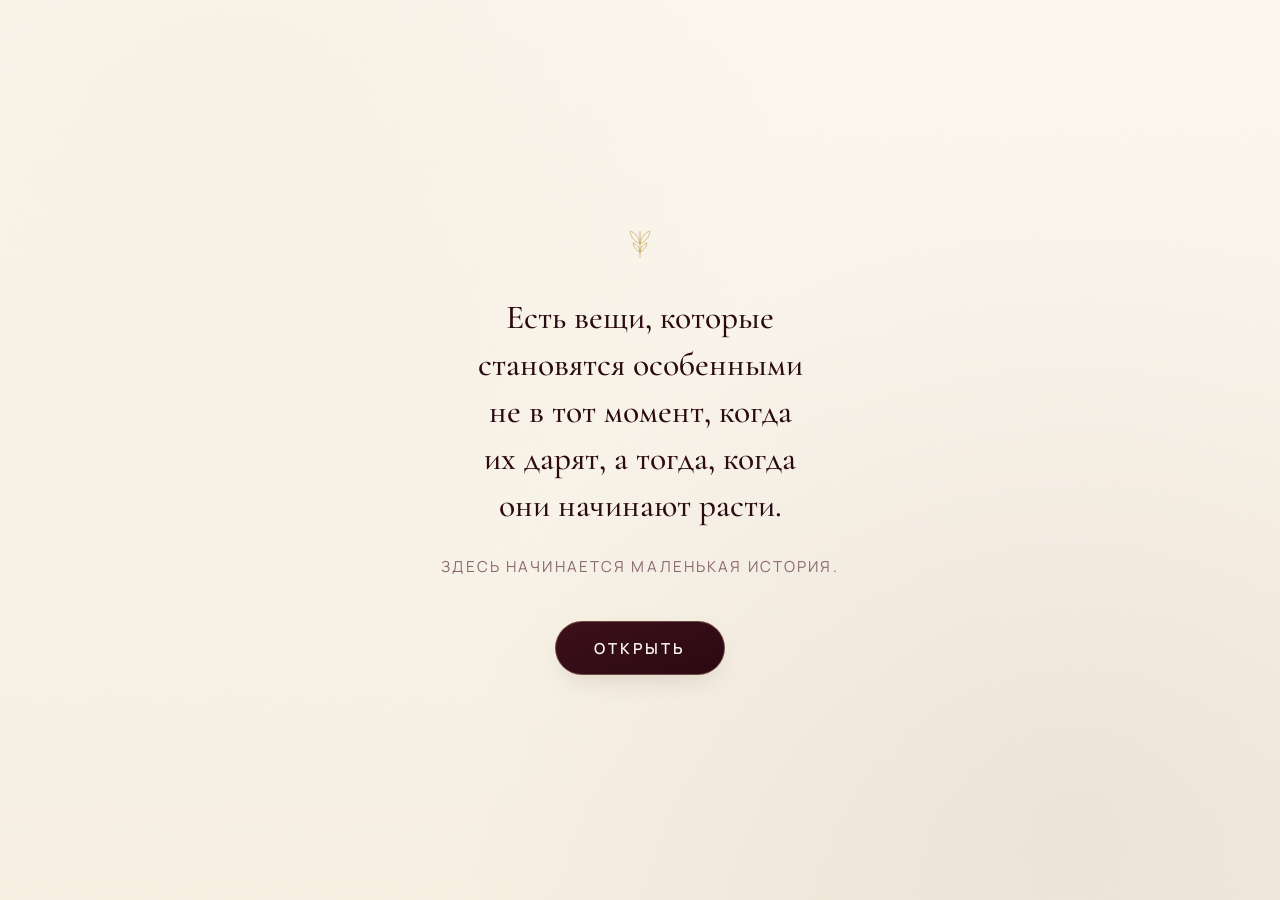
==== index.html @ 847d00cd "Initial version of Secret Garden" ====
<!DOCTYPE html>
<html lang="ru">
<head>
  <meta charset="UTF-8">
  <meta name="viewport" content="width=device-width, initial-scale=1.0, viewport-fit=cover">
  <title>Маленькая история</title>
  <meta name="description" content="Здесь начинается маленькая история. Личный подарок, который растёт вместе с тобой.">
  <meta name="theme-color" content="#2b0a12">
  <link rel="icon" type="image/svg+xml" href="assets/icons/favicon.svg">
  <link rel="preconnect" href="https://fonts.googleapis.com">
  <link rel="preconnect" href="https://fonts.gstatic.com" crossorigin>
  <link href="https://fonts.googleapis.com/css2?family=Cormorant+Garamond:ital,wght@0,400;0,500;0,600;1,400;1,500&family=Manrope:wght@300;400;500;600&display=swap" rel="stylesheet">
  <link rel="stylesheet" href="css/style.css">
</head>
<body class="page-welcome">

  <main class="welcome" aria-label="Приветствие">
    <div class="welcome__ornament fade-item" aria-hidden="true">
      <svg viewBox="0 0 120 60" fill="none" xmlns="http://www.w3.org/2000/svg">
        <path d="M60 52 C60 34, 60 22, 60 10" stroke="currentColor" stroke-width="1" stroke-linecap="round"/>
        <path d="M60 30 C50 26, 44 18, 44 10 C52 12, 58 20, 60 30" stroke="currentColor" stroke-width="0.9" fill="none"/>
        <path d="M60 30 C70 26, 76 18, 76 10 C68 12, 62 20, 60 30" stroke="currentColor" stroke-width="0.9" fill="none"/>
        <path d="M60 44 C53 41, 49 35, 49 29 C55 31, 59 37, 60 44" stroke="currentColor" stroke-width="0.9" fill="none"/>
        <path d="M60 44 C67 41, 71 35, 71 29 C65 31, 61 37, 60 44" stroke="currentColor" stroke-width="0.9" fill="none"/>
      </svg>
    </div>

    <p class="welcome__quote fade-item">Есть вещи, которые становятся особенными не&nbsp;в&nbsp;тот момент, когда их&nbsp;дарят, а&nbsp;тогда, когда они начинают расти.</p>

    <p class="welcome__sub fade-item">Здесь начинается маленькая история.</p>

    <a class="btn btn--primary fade-item" href="plants.html">ОТКРЫТЬ</a>
  </main>

  <script src="js/main.js"></script>
</body>
</html>
---- css/style.css ----
/* ==========================================================================
   Secret Garden — botanical diary
   Palette: deep burgundy, cherry, dark red, milky white, cream, gold accent
   ========================================================================== */

:root {
  --burgundy-950: #1f060c;
  --burgundy-900: #2b0a12;
  --burgundy-800: #3d0f1a;
  --cherry-700: #5c1a2a;
  --wine-600: #7a2438;
  --rose-500: #9c3a50;

  --cream-50: #fbf7ef;
  --cream-100: #f6efe2;
  --cream-200: #efe3cf;

  --ink: #2a1016;
  --ink-soft: #5f3d46;
  --ink-faint: #8a6a72;

  --gold: #b8963f;
  --gold-soft: #d4bc8b;

  --serif: "Cormorant Garamond", Georgia, serif;
  --sans: "Manrope", -apple-system, BlinkMacSystemFont, "Segoe UI", sans-serif;

  --radius: 14px;
  --ease: cubic-bezier(0.33, 1, 0.68, 1);
  --shadow-soft: 0 10px 30px -12px rgba(43, 10, 18, 0.18);
}

/* ---------- Reset ---------- */
*, *::before, *::after { box-sizing: border-box; }
html { -webkit-text-size-adjust: 100%; }
body, h1, h2, h3, p, figure { margin: 0; }
img, svg { display: block; max-width: 100%; }
button { font: inherit; cursor: pointer; background: none; border: none; color: inherit; }
a { color: inherit; text-decoration: none; }

/* ---------- Base ---------- */
html { scroll-behavior: smooth; }
main, section, article, header, footer { max-width: 100%; }

body {
  font-family: var(--sans);
  font-weight: 400;
  color: var(--ink);
  background-color: var(--cream-50);
  line-height: 1.65;
  min-height: 100vh;
  min-height: 100dvh;
  overflow-x: hidden;
  -webkit-font-smoothing: antialiased;
  -moz-osx-font-smoothing: grayscale;
}

/* Soft paper tone + gentle vignette */
body::before {
  content: "";
  position: fixed;
  inset: 0;
  z-index: -2;
  background:
    radial-gradient(circle at 18% 8%, rgba(184, 150, 63, 0.05), transparent 42%),
    radial-gradient(circle at 84% 92%, rgba(92, 26, 42, 0.06), transparent 46%),
    linear-gradient(180deg, var(--cream-50), var(--cream-100));
}

/* Fine grain overlay */
body::after {
  content: "";
  position: fixed;
  inset: 0;
  z-index: -1;
  pointer-events: none;
  opacity: 0.5;
  background-image: url("data:image/svg+xml,%3Csvg xmlns='http://www.w3.org/2000/svg' width='120' height='120'%3E%3Cfilter id='n'%3E%3CfeTurbulence type='fractalNoise' baseFrequency='0.9' numOctaves='2' stitchTiles='stitch'/%3E%3C/filter%3E%3Crect width='100%25' height='100%25' filter='url(%23n)' opacity='0.035'/%3E%3C/svg%3E");
}

::selection { background: var(--wine-600); color: var(--cream-50); }

:focus-visible {
  outline: 2px solid var(--gold);
  outline-offset: 3px;
  border-radius: 4px;
}

/* ---------- Typography helpers ---------- */
h1, h2, h3 { font-family: var(--serif); font-weight: 500; color: var(--burgundy-900); line-height: 1.15; }

/* ==========================================================================
   Buttons
   ========================================================================== */
.btn {
  display: inline-flex;
  align-items: center;
  justify-content: center;
  gap: 0.5rem;
  min-height: 52px;
  padding: 0.85rem 2.4rem;
  font-family: var(--sans);
  font-size: 0.95rem;
  font-weight: 600;
  letter-spacing: 0.18em;
  text-transform: uppercase;
  border-radius: 999px;
  transition: transform 0.35s var(--ease), background-color 0.35s var(--ease),
              color 0.35s var(--ease), border-color 0.35s var(--ease), box-shadow 0.35s var(--ease);
}

.btn--primary {
  background: linear-gradient(160deg, var(--burgundy-800), var(--burgundy-900));
  color: var(--cream-50);
  border: 1px solid rgba(212, 188, 139, 0.35);
  box-shadow: var(--shadow-soft);
}
.btn--primary:hover {
  transform: translateY(-2px);
  border-color: var(--gold-soft);
  box-shadow: 0 14px 34px -12px rgba(43, 10, 18, 0.32);
}

.btn--ghost {
  background: transparent;
  color: var(--burgundy-800);
  border: 1px solid rgba(92, 26, 42, 0.4);
}
.btn--ghost:hover {
  border-color: var(--gold);
  color: var(--cherry-700);
  transform: translateY(-2px);
}

/* ==========================================================================
   Fade-in on load
   ========================================================================== */
.fade-item { opacity: 0; transform: translateY(14px); }
.fade-item.is-in {
  animation: fadeUp 0.9s var(--ease) forwards;
  animation-delay: var(--delay, 0ms);
}
@keyframes fadeUp {
  to { opacity: 1; transform: translateY(0); }
}

/* ==========================================================================
   Header
   ========================================================================== */
.site-header {
  display: flex;
  align-items: center;
  justify-content: space-between;
  gap: 1rem;
  max-width: 720px;
  margin: 0 auto;
  padding: 1.1rem 1.25rem 0;
}
.site-header__home {
  display: inline-flex;
  align-items: center;
  justify-content: center;
  width: 44px;
  height: 44px;
  border-radius: 50%;
  color: var(--cherry-700);
  border: 1px solid rgba(92, 26, 42, 0.25);
  transition: border-color 0.3s var(--ease), color 0.3s var(--ease), transform 0.3s var(--ease);
}
.site-header__home:hover { border-color: var(--gold); color: var(--burgundy-900); transform: translateY(-1px); }
.site-header__label {
  font-family: var(--serif);
  font-style: italic;
  font-size: 1.05rem;
  color: var(--ink-faint);
  letter-spacing: 0.02em;
}

/* ==========================================================================
   Page 1 — Welcome
   ========================================================================== */
.page-welcome { display: flex; }
.welcome {
  flex: 1 1 auto;
  width: 100%;
  min-width: 0;
  display: flex;
  flex-direction: column;
  align-items: center;
  justify-content: center;
  text-align: center;
  padding: 2.5rem 1.5rem;
  max-width: 640px;
  margin: 0 auto;
}
.welcome > * { max-width: 100%; }
.welcome__sub { overflow-wrap: break-word; }
.welcome__ornament { color: var(--gold); width: 74px; margin-bottom: 2rem; }
.welcome__quote {
  font-family: var(--serif);
  font-size: clamp(1.5rem, 5.4vw, 2.1rem);
  font-weight: 500;
  line-height: 1.4;
  color: var(--burgundy-900);
  max-width: 22ch;
}
.welcome__sub {
  margin-top: 1.6rem;
  font-size: 0.95rem;
  letter-spacing: 0.14em;
  text-transform: uppercase;
  color: var(--ink-faint);
}
.welcome .btn { margin-top: 2.6rem; }

/* ==========================================================================
   Page 2 — Secrets
   ========================================================================== */
.secrets {
  max-width: 720px;
  margin: 0 auto;
  padding: 2.2rem 1.25rem 4rem;
  text-align: center;
}
.secrets__title { font-size: clamp(2rem, 7vw, 2.8rem); }
.secrets__intro {
  max-width: 46ch;
  margin: 1.1rem auto 0;
  color: var(--ink-soft);
  font-size: 1rem;
}
.secrets__grid {
  display: grid;
  grid-template-columns: 1fr;
  gap: 1.4rem;
  margin-top: 2.6rem;
}
@media (min-width: 620px) {
  .secrets__grid { grid-template-columns: 1fr 1fr; }
}

.secret-card {
  position: relative;
  display: flex;
  flex-direction: column;
  align-items: center;
  gap: 0.4rem;
  padding: 2.4rem 1.6rem 2rem;
  background: linear-gradient(180deg, rgba(255, 253, 248, 0.7), rgba(246, 239, 226, 0.55));
  border: 1px solid rgba(92, 26, 42, 0.16);
  border-radius: var(--radius);
  box-shadow: var(--shadow-soft);
  transition: transform 0.4s var(--ease), border-color 0.4s var(--ease), box-shadow 0.4s var(--ease);
}
.secret-card::before {
  content: "";
  position: absolute;
  inset: 8px;
  border: 1px solid rgba(184, 150, 63, 0.28);
  border-radius: calc(var(--radius) - 6px);
  pointer-events: none;
}
.secret-card:hover, .secret-card:focus-visible {
  transform: translateY(-4px);
  border-color: rgba(184, 150, 63, 0.5);
  box-shadow: 0 18px 40px -14px rgba(43, 10, 18, 0.28);
}
.secret-card__frame { color: var(--gold); width: 74px; }
.secret-card__numeral {
  font-family: var(--serif);
  font-size: 1rem;
  letter-spacing: 0.2em;
  color: var(--gold);
}
.secret-card__title { font-size: 1.7rem; margin: 0.1rem 0 0; }
.secret-card__caption {
  font-family: var(--serif);
  font-style: italic;
  font-size: 1.05rem;
  color: var(--ink-soft);
  min-height: 3.2em;
}
.secret-card__cta {
  margin-top: 0.8rem;
  font-size: 0.78rem;
  letter-spacing: 0.2em;
  text-transform: uppercase;
  color: var(--cherry-700);
  border-bottom: 1px solid rgba(184, 150, 63, 0.5);
  padding-bottom: 2px;
}
.secrets__note {
  margin-top: 2.4rem;
  font-family: var(--serif);
  font-style: italic;
  color: var(--ink-faint);
  font-size: 1.02rem;
}

/* ==========================================================================
   Plant pages
   ========================================================================== */
.plant { max-width: 720px; margin: 0 auto; padding: 1.6rem 1.25rem 4rem; }

.plant__hero { text-align: center; margin-bottom: 1.8rem; }
.plant__numeral {
  display: inline-flex;
  align-items: center;
  justify-content: center;
  width: 46px;
  height: 46px;
  border-radius: 50%;
  border: 1px solid rgba(184, 150, 63, 0.5);
  color: var(--gold);
  font-family: var(--serif);
  font-size: 1.3rem;
  margin-bottom: 0.6rem;
}
.plant__title { font-size: clamp(2.1rem, 8vw, 3rem); }

/* Divider */
.divider { display: flex; align-items: center; gap: 0.8rem; justify-content: center; margin: 1.1rem 0; color: var(--gold); }
.divider__line { height: 1px; width: 56px; background: linear-gradient(90deg, transparent, rgba(184, 150, 63, 0.6)); }
.divider__line:last-child { background: linear-gradient(90deg, rgba(184, 150, 63, 0.6), transparent); }
.divider__leaf { width: 20px; height: 20px; }

/* Symbolism */
.symbol {
  padding: 1.8rem 1.4rem;
  border: 1px solid rgba(92, 26, 42, 0.14);
  border-radius: var(--radius);
  background: linear-gradient(180deg, rgba(255, 253, 248, 0.6), rgba(246, 239, 226, 0.4));
  text-align: center;
  margin-bottom: 2.4rem;
}
.symbol__title { font-size: 1.5rem; margin-bottom: 0.9rem; }
.symbol__text p { color: var(--ink-soft); font-size: 1rem; max-width: 52ch; margin: 0 auto 0.9rem; }
.symbol__text p:last-child { margin-bottom: 0; }
.symbol__words {
  font-family: var(--serif);
  font-style: italic;
  font-size: 1.1rem;
  color: var(--cherry-700);
  letter-spacing: 0.02em;
}

/* ==========================================================================
   Accordion chapters
   ========================================================================== */
.chapters { display: flex; flex-direction: column; gap: 0.9rem; }

.chapter {
  border: 1px solid rgba(92, 26, 42, 0.16);
  border-radius: var(--radius);
  background: rgba(255, 253, 248, 0.65);
  overflow: hidden;
  transition: border-color 0.35s var(--ease), box-shadow 0.35s var(--ease);
}
.chapter.is-open { border-color: rgba(184, 150, 63, 0.45); box-shadow: var(--shadow-soft); }

.chapter__heading { margin: 0; }
.chapter__toggle {
  display: flex;
  align-items: center;
  gap: 0.9rem;
  width: 100%;
  min-height: 64px;
  padding: 0.9rem 1.1rem;
  text-align: left;
  transition: background-color 0.3s var(--ease);
}
.chapter__toggle:hover { background: rgba(184, 150, 63, 0.06); }

.chapter__numeral {
  flex: 0 0 auto;
  display: inline-flex;
  align-items: center;
  justify-content: center;
  width: 38px;
  height: 38px;
  border-radius: 50%;
  border: 1px solid rgba(184, 150, 63, 0.45);
  color: var(--gold);
  font-family: var(--serif);
  font-size: 1.05rem;
}
.chapter__titles { display: flex; flex-direction: column; flex: 1; min-width: 0; }
.chapter__name { font-family: var(--serif); font-size: 1.25rem; color: var(--burgundy-900); line-height: 1.2; }
.chapter__hint { font-size: 0.78rem; letter-spacing: 0.08em; text-transform: uppercase; color: var(--ink-faint); margin-top: 2px; }
.chapter__chevron { flex: 0 0 auto; width: 20px; height: 20px; color: var(--cherry-700); transition: transform 0.45s var(--ease); }
.chapter.is-open .chapter__chevron { transform: rotate(180deg); }

.chapter__body {
  display: grid;
  grid-template-rows: 0fr;
  transition: grid-template-rows 0.55s var(--ease);
}
.chapter__inner { overflow: hidden; min-height: 0; }
.chapter.is-open .chapter__body { grid-template-rows: 1fr; }

.chapter__inner > p { margin: 0 1.2rem 0.9rem; color: var(--ink-soft); font-size: 0.98rem; }
.chapter__inner > p:first-child { margin-top: 0.35rem; }
.chapter__inner > p:last-child { margin-bottom: 1.4rem; }
.chapter__inner > .note:last-child { margin-bottom: 1.4rem; }
.chapter__inner strong { color: var(--burgundy-800); font-weight: 600; }

/* Notes */
.note {
  border-radius: 10px;
  padding: 0.9rem 1rem;
  margin: 1rem 1.2rem 0;
  font-size: 0.93rem;
  line-height: 1.55;
}
.note p { margin: 0; }
.note--warn { background: rgba(122, 36, 56, 0.07); border-left: 3px solid var(--wine-600); }
.note--tip { background: rgba(184, 150, 63, 0.1); border-left: 3px solid var(--gold); }
.note strong { color: var(--burgundy-800); }

/* ==========================================================================
   Reveal
   ========================================================================== */
.reveal { margin-top: 3.2rem; text-align: center; }
.reveal__title { font-size: 1.9rem; margin: 0.4rem 0 0.8rem; }
.reveal__lead { max-width: 44ch; margin: 0 auto; color: var(--ink-soft); font-size: 0.98rem; }
.reveal__controls { margin-top: 1.6rem; }
.reveal__confirm { margin-top: 1.6rem; }
.reveal__confirm p { font-family: var(--serif); font-style: italic; font-size: 1.1rem; color: var(--cherry-700); }
.reveal__confirm-actions { display: flex; flex-wrap: wrap; gap: 0.8rem; justify-content: center; margin-top: 1.2rem; }

.reveal__answer { margin-top: 2rem; animation: fadeUp 1.1s var(--ease) both; }
.reveal__art { width: 150px; margin: 0 auto 1.2rem; }
.reveal__name {
  font-family: var(--serif);
  font-size: clamp(2.4rem, 9vw, 3.4rem);
  font-weight: 600;
  color: var(--burgundy-900);
  letter-spacing: 0.04em;
  margin: 0 0 0.8rem;
}
.reveal__message { max-width: 46ch; margin: 0 auto; color: var(--ink-soft); font-size: 1rem; }

.plant__footer { margin-top: 3rem; text-align: center; }
.plant__back {
  font-size: 0.85rem;
  letter-spacing: 0.14em;
  text-transform: uppercase;
  color: var(--cherry-700);
  border-bottom: 1px solid rgba(184, 150, 63, 0.5);
  padding-bottom: 3px;
  transition: color 0.3s var(--ease), border-color 0.3s var(--ease);
}
.plant__back:hover { color: var(--burgundy-900); border-color: var(--gold); }

/* ==========================================================================
   Responsive tweaks
   ========================================================================== */
@media (max-width: 420px) {
  .chapter__name { font-size: 1.12rem; }
  .btn { padding: 0.8rem 1.8rem; }
  .welcome__quote { max-width: 26ch; }
}

/* ==========================================================================
   Reduced motion
   ========================================================================== */
@media (prefers-reduced-motion: reduce) {
  html { scroll-behavior: auto; }
  *, *::before, *::after {
    animation-duration: 0.001ms !important;
    animation-iteration-count: 1 !important;
    transition-duration: 0.001ms !important;
  }
  .fade-item { opacity: 1; transform: none; }
  .fade-item.is-in { animation: none; }
}
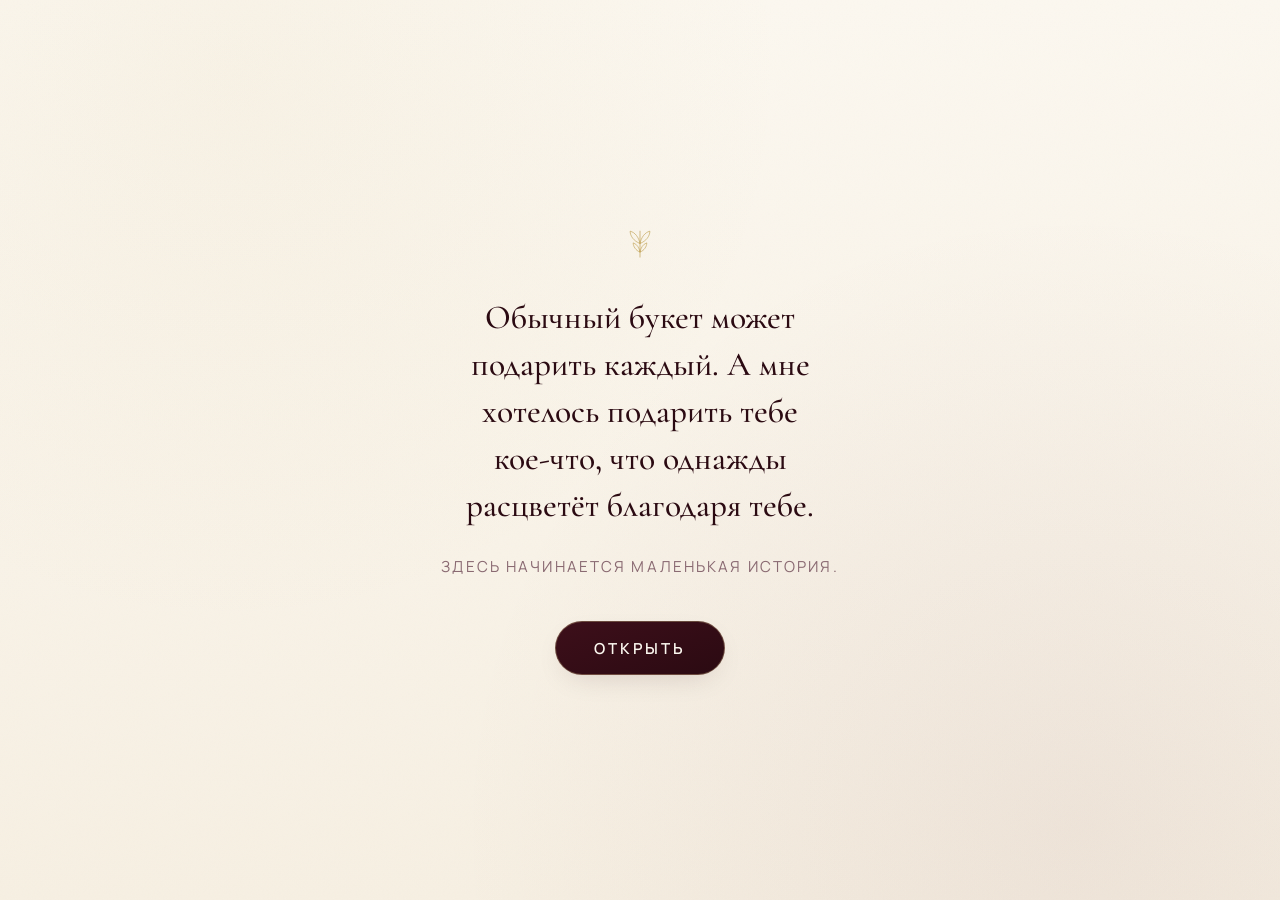
==== commit 7d5bd475: "[-] удалил ненужный текст" ====
--- a/index.html
+++ b/index.html
@@ -25,7 +25,8 @@
       </svg>
     </div>
 
-    <p class="welcome__quote fade-item">Есть вещи, которые становятся особенными не&nbsp;в&nbsp;тот момент, когда их&nbsp;дарят, а&nbsp;тогда, когда они начинают расти.</p>
+    <p class="welcome__quote fade-item">Обычный букет может подарить каждый.
+А мне хотелось подарить тебе кое-что, что однажды расцветёт благодаря тебе.</p>
 
     <p class="welcome__sub fade-item">Здесь начинается маленькая история.</p>
 
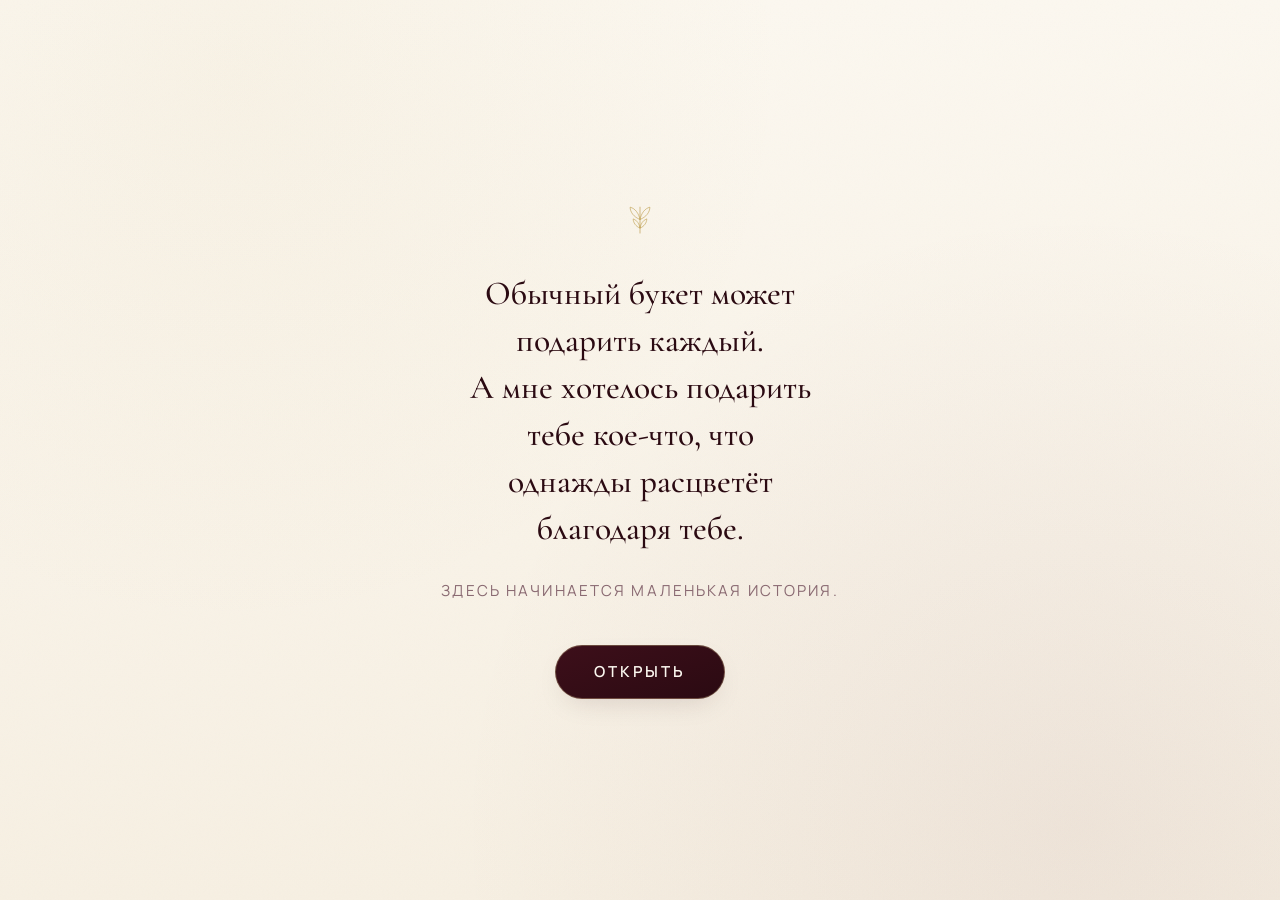
==== commit 82a7cbac: "[-] тег отступа" ====
--- a/index.html
+++ b/index.html
@@ -26,7 +26,7 @@
     </div>
 
     <p class="welcome__quote fade-item">Обычный букет может подарить каждый.
-А мне хотелось подарить тебе кое-что, что однажды расцветёт благодаря тебе.</p>
+<br>А мне хотелось подарить тебе кое-что, что однажды расцветёт благодаря тебе.</p>
 
     <p class="welcome__sub fade-item">Здесь начинается маленькая история.</p>
 
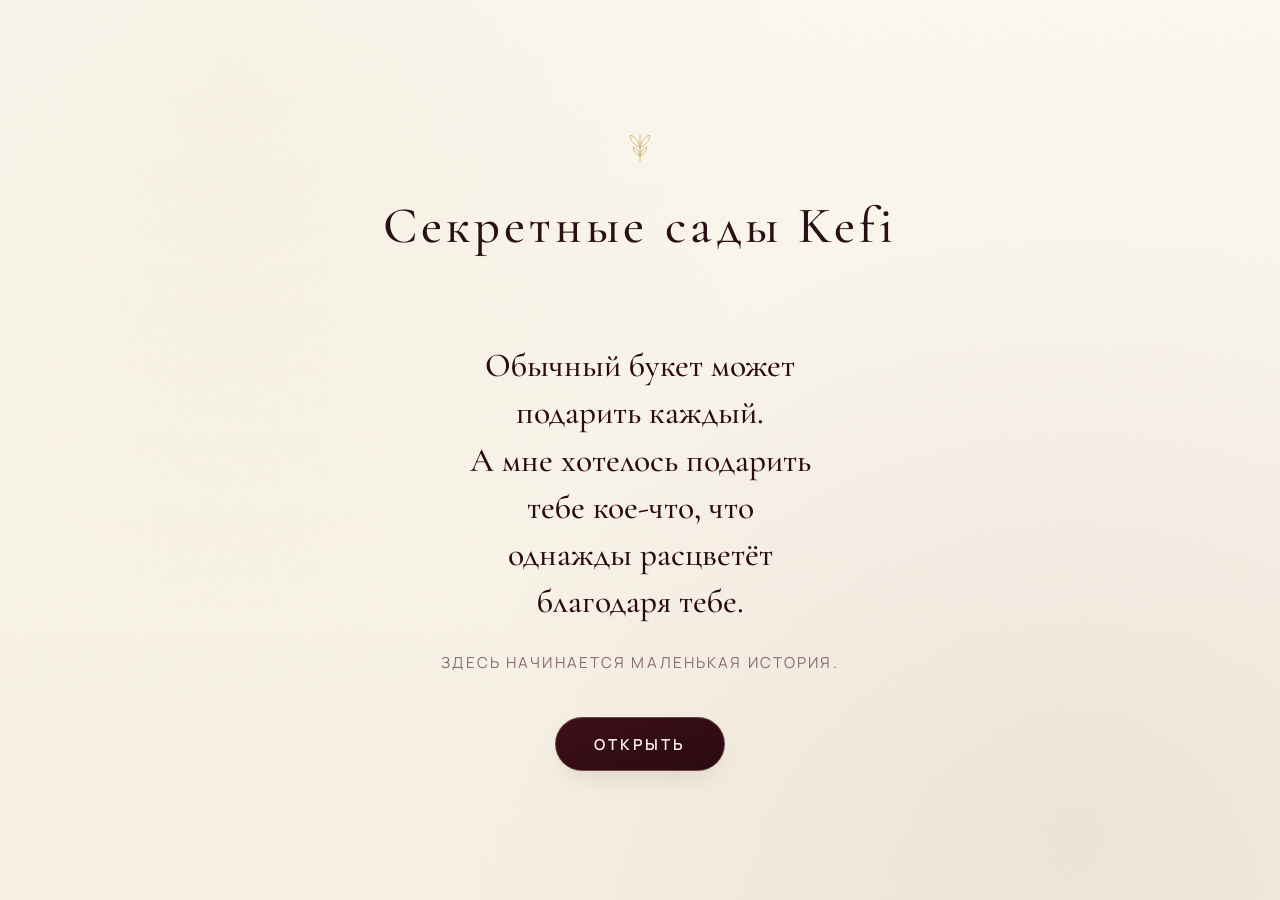
==== commit 2af940e4: "[-] изменил надпись приветственной страницы и добавил заголовок" ====
--- a/index.html
+++ b/index.html
@@ -25,6 +25,8 @@
       </svg>
     </div>
 
+    <h1 class="welcome__title fade-item">Секретные сады Kefi<br><br></h1>
+
     <p class="welcome__quote fade-item">Обычный букет может подарить каждый.
 <br>А мне хотелось подарить тебе кое-что, что однажды расцветёт благодаря тебе.</p>
 
--- a/css/style.css
+++ b/css/style.css
@@ -474,3 +474,14 @@
   .fade-item { opacity: 1; transform: none; }
   .fade-item.is-in { animation: none; }
 }
+
+.welcome__title {
+  margin: 0 0 2rem;
+  font-family: "Cormorant Garamond", Georgia, serif;
+  font-size: clamp(2rem, 6vw, 3.2rem);
+  font-weight: 500;
+  letter-spacing: 0.08em;
+  line-height: 1.1;
+  text-align: center;
+  color: var(--color-cream);
+}
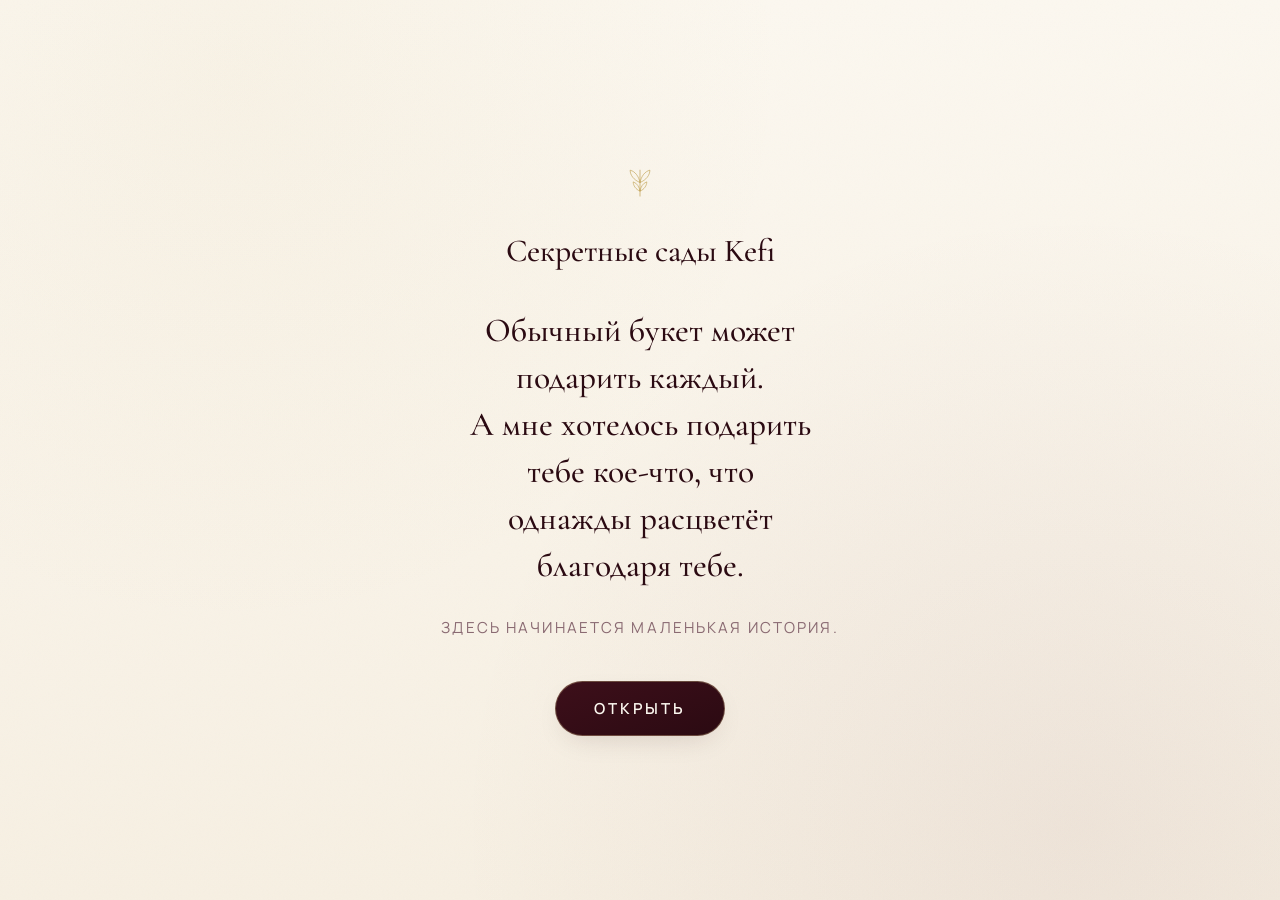
==== commit 93f28124: "[-] поменял текст под тематику 'секрет'" ====
--- a/index.html
+++ b/index.html
@@ -25,7 +25,7 @@
       </svg>
     </div>
 
-    <h1 class="welcome__title fade-item">Секретные сады Kefi<br><br></h1>
+    <h1>Секретные сады Kefi<br><br></h1>
 
     <p class="welcome__quote fade-item">Обычный букет может подарить каждый.
 <br>А мне хотелось подарить тебе кое-что, что однажды расцветёт благодаря тебе.</p>
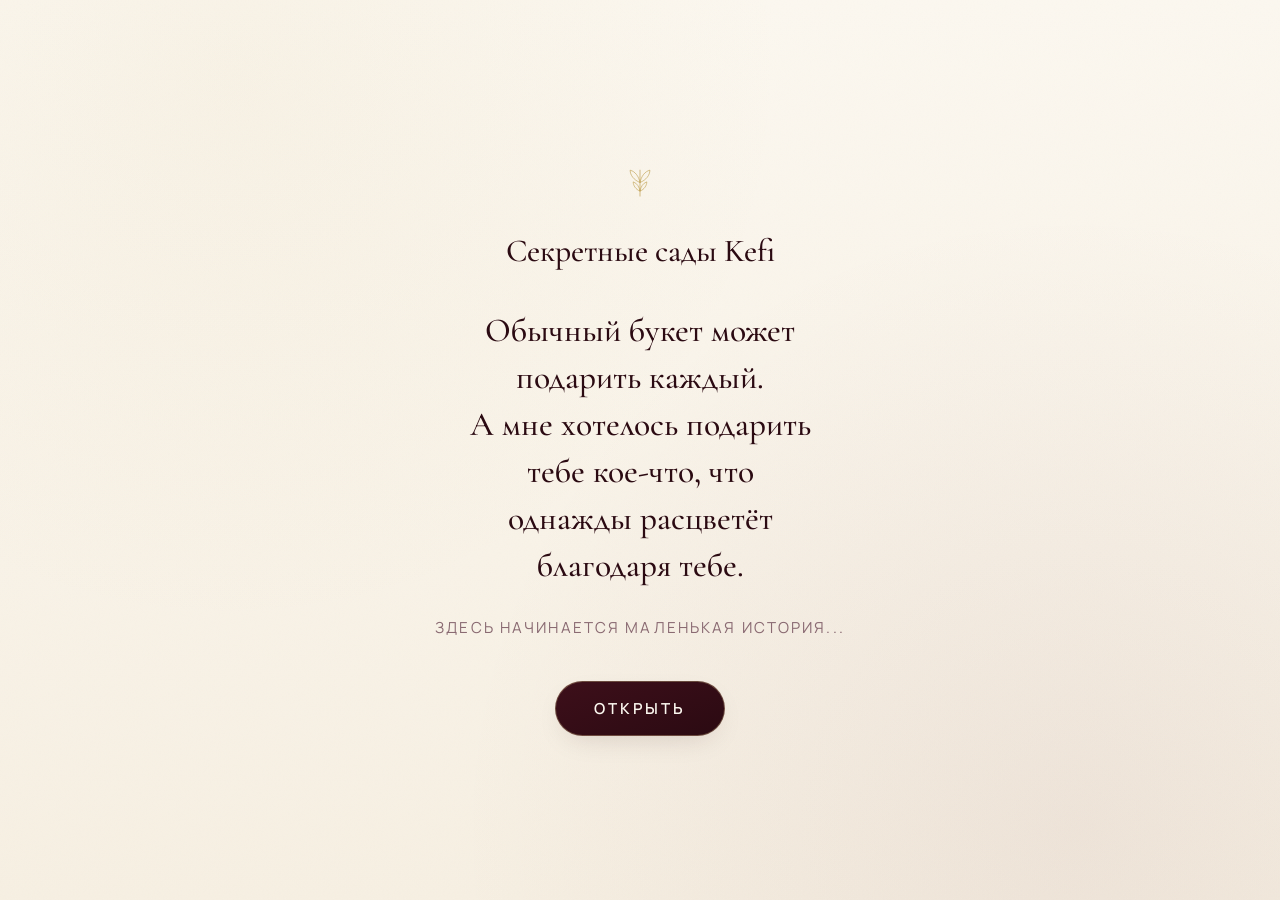
==== commit 3b4fde27: "[-] многоточие" ====
--- a/index.html
+++ b/index.html
@@ -30,7 +30,7 @@
     <p class="welcome__quote fade-item">Обычный букет может подарить каждый.
 <br>А мне хотелось подарить тебе кое-что, что однажды расцветёт благодаря тебе.</p>
 
-    <p class="welcome__sub fade-item">Здесь начинается маленькая история.</p>
+    <p class="welcome__sub fade-item">Здесь начинается маленькая история...</p>
 
     <a class="btn btn--primary fade-item" href="plants.html">ОТКРЫТЬ</a>
   </main>
